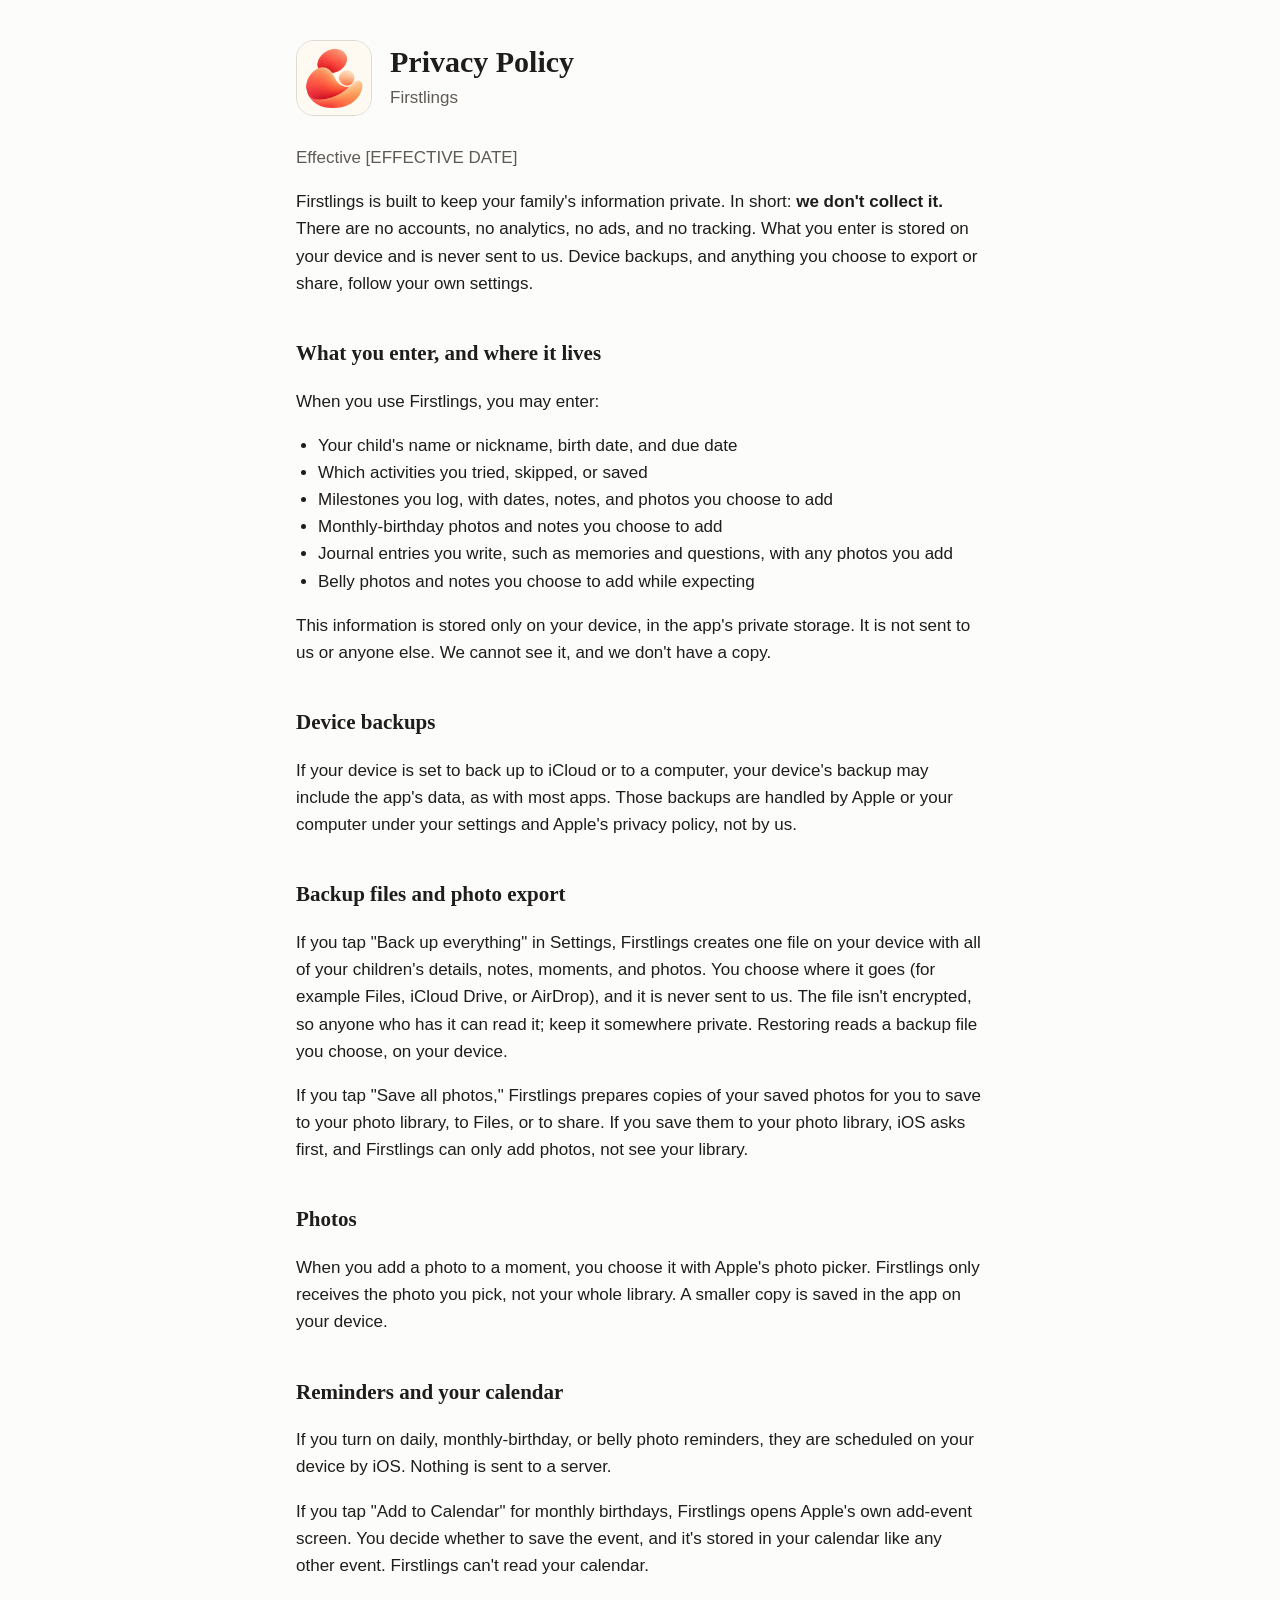
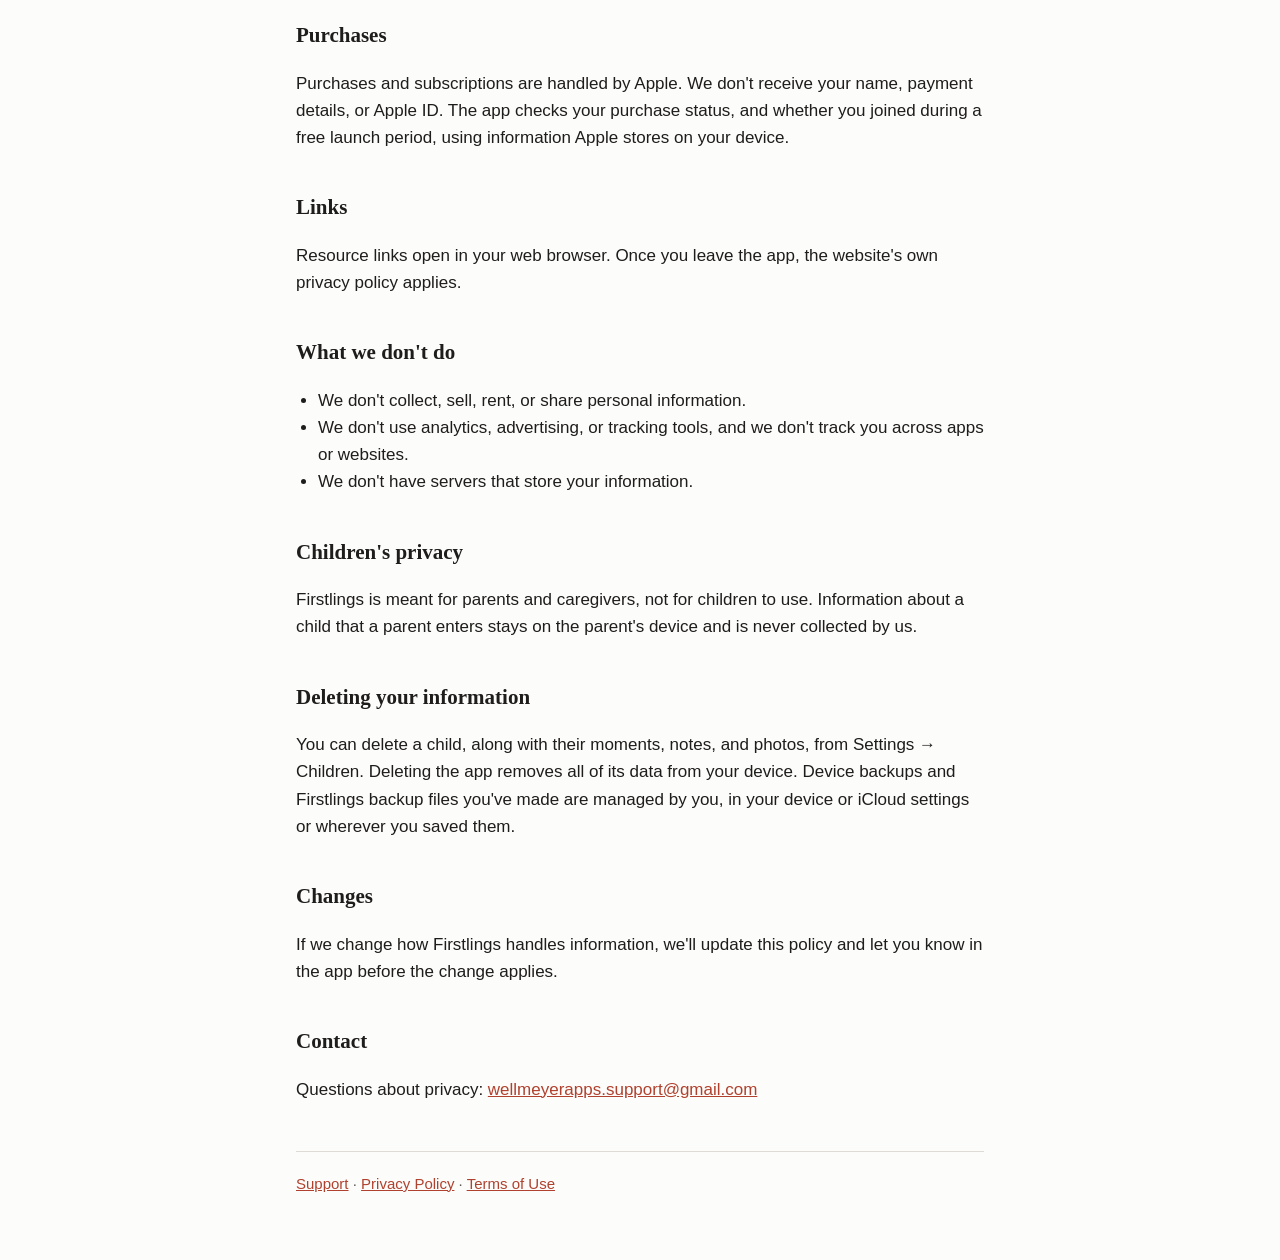
==== privacy.html @ 77c67325 "Add Firstlings support, privacy, and terms pages" ====
<!doctype html>
<html lang="en">
<head>
  <meta charset="utf-8">
  <meta name="viewport" content="width=device-width, initial-scale=1">
  <title>Privacy Policy</title>
  <meta name="description" content="Privacy policy for Firstlings. We don&#x27;t collect your information.">
  <link rel="icon" href="icon.png">
  <link rel="stylesheet" href="style.css">
</head>
<body>
<main>
  <header>
    <img src="icon.png" alt="Firstlings app icon">
    <div>
      <h1>Privacy Policy</h1>
      <p class="tagline">Firstlings</p>
    </div>
  </header>
<p class="muted">Effective [EFFECTIVE DATE]</p>
<p>Firstlings is built to keep your family's information private. In short: <strong>we don't collect it.</strong> There are no accounts, no analytics, no ads, and no tracking. What you enter is stored on your device and is never sent to us. Device backups, and anything you choose to export or share, follow your own settings.</p>
<h2>What you enter, and where it lives</h2>
<p>When you use Firstlings, you may enter:</p>
<ul><li>Your child's name or nickname, birth date, and due date</li><li>Which activities you tried, skipped, or saved</li><li>Milestones you log, with dates, notes, and photos you choose to add</li><li>Monthly-birthday photos and notes you choose to add</li><li>Journal entries you write, such as memories and questions, with any photos you add</li><li>Belly photos and notes you choose to add while expecting</li></ul>
<p>This information is stored only on your device, in the app's private storage. It is not sent to us or anyone else. We cannot see it, and we don't have a copy.</p>
<h2>Device backups</h2>
<p>If your device is set to back up to iCloud or to a computer, your device's backup may include the app's data, as with most apps. Those backups are handled by Apple or your computer under your settings and Apple's privacy policy, not by us.</p>
<h2>Backup files and photo export</h2>
<p>If you tap "Back up everything" in Settings, Firstlings creates one file on your device with all of your children's details, notes, moments, and photos. You choose where it goes (for example Files, iCloud Drive, or AirDrop), and it is never sent to us. The file isn't encrypted, so anyone who has it can read it; keep it somewhere private. Restoring reads a backup file you choose, on your device.</p>
<p>If you tap "Save all photos," Firstlings prepares copies of your saved photos for you to save to your photo library, to Files, or to share. If you save them to your photo library, iOS asks first, and Firstlings can only add photos, not see your library.</p>
<h2>Photos</h2>
<p>When you add a photo to a moment, you choose it with Apple's photo picker. Firstlings only receives the photo you pick, not your whole library. A smaller copy is saved in the app on your device.</p>
<h2>Reminders and your calendar</h2>
<p>If you turn on daily, monthly-birthday, or belly photo reminders, they are scheduled on your device by iOS. Nothing is sent to a server.</p>
<p>If you tap "Add to Calendar" for monthly birthdays, Firstlings opens Apple's own add-event screen. You decide whether to save the event, and it's stored in your calendar like any other event. Firstlings can't read your calendar.</p>
<h2>Purchases</h2>
<p>Purchases and subscriptions are handled by Apple. We don't receive your name, payment details, or Apple ID. The app checks your purchase status, and whether you joined during a free launch period, using information Apple stores on your device.</p>
<h2>Links</h2>
<p>Resource links open in your web browser. Once you leave the app, the website's own privacy policy applies.</p>
<h2>What we don't do</h2>
<ul><li>We don't collect, sell, rent, or share personal information.</li><li>We don't use analytics, advertising, or tracking tools, and we don't track you across apps or websites.</li><li>We don't have servers that store your information.</li></ul>
<h2>Children's privacy</h2>
<p>Firstlings is meant for parents and caregivers, not for children to use. Information about a child that a parent enters stays on the parent's device and is never collected by us.</p>
<h2>Deleting your information</h2>
<p>You can delete a child, along with their moments, notes, and photos, from Settings → Children. Deleting the app removes all of its data from your device. Device backups and Firstlings backup files you've made are managed by you, in your device or iCloud settings or wherever you saved them.</p>
<h2>Changes</h2>
<p>If we change how Firstlings handles information, we'll update this policy and let you know in the app before the change applies.</p>
<h2>Contact</h2>
<p>Questions about privacy: <a href="mailto:wellmeyerapps.support@gmail.com">wellmeyerapps.support@gmail.com</a></p>
  <nav><a href="index.html">Support</a> · <a href="privacy.html">Privacy Policy</a> · <a href="terms.html">Terms of Use</a></nav>
</main>
</body>
</html>
---- style.css ----
:root {
  --background: #FCFCFA;
  --surface: #F2F1EE;
  --text: #1F1D1B;
  --muted: #5F5A55;
  --accent: #B0412E;
  --border: #DEDBD6;
}

@media (prefers-color-scheme: dark) {
  :root {
    --background: #121212;
    --surface: #1E1D1C;
    --text: #F2F0ED;
    --muted: #A9A39C;
    --accent: #F08C78;
    --border: #34322F;
  }
}

* { box-sizing: border-box; }

body {
  margin: 0;
  background: var(--background);
  color: var(--text);
  font: 17px/1.6 -apple-system, BlinkMacSystemFont, "SF Pro Text", "Helvetica Neue", Arial, sans-serif;
}

main { max-width: 720px; margin: 0 auto; padding: 40px 16px 64px; }

header { display: flex; align-items: center; gap: 18px; margin-bottom: 28px; }

header img { width: 76px; height: 76px; border-radius: 18px; flex-shrink: 0; border: 1px solid var(--border); }

h1, h2, h3 { font-family: "New York", ui-serif, Georgia, "Times New Roman", serif; }
h1 { margin: 0; font-size: 30px; line-height: 1.2; }
h2 { margin: 40px 0 10px; font-size: 21px; }
h3 { margin: 22px 0 4px; font-size: 17px; }

.tagline { margin: 4px 0 0; color: var(--muted); }
.muted { color: var(--muted); }
a { color: var(--accent); overflow-wrap: anywhere; }
ul { padding-left: 22px; }

.card {
  background: var(--surface);
  border: 1px solid var(--border);
  border-radius: 12px;
  padding: 4px 20px 16px;
  margin-top: 12px;
}

nav {
  margin-top: 48px;
  padding-top: 20px;
  border-top: 1px solid var(--border);
  color: var(--muted);
  font-size: 15px;
}
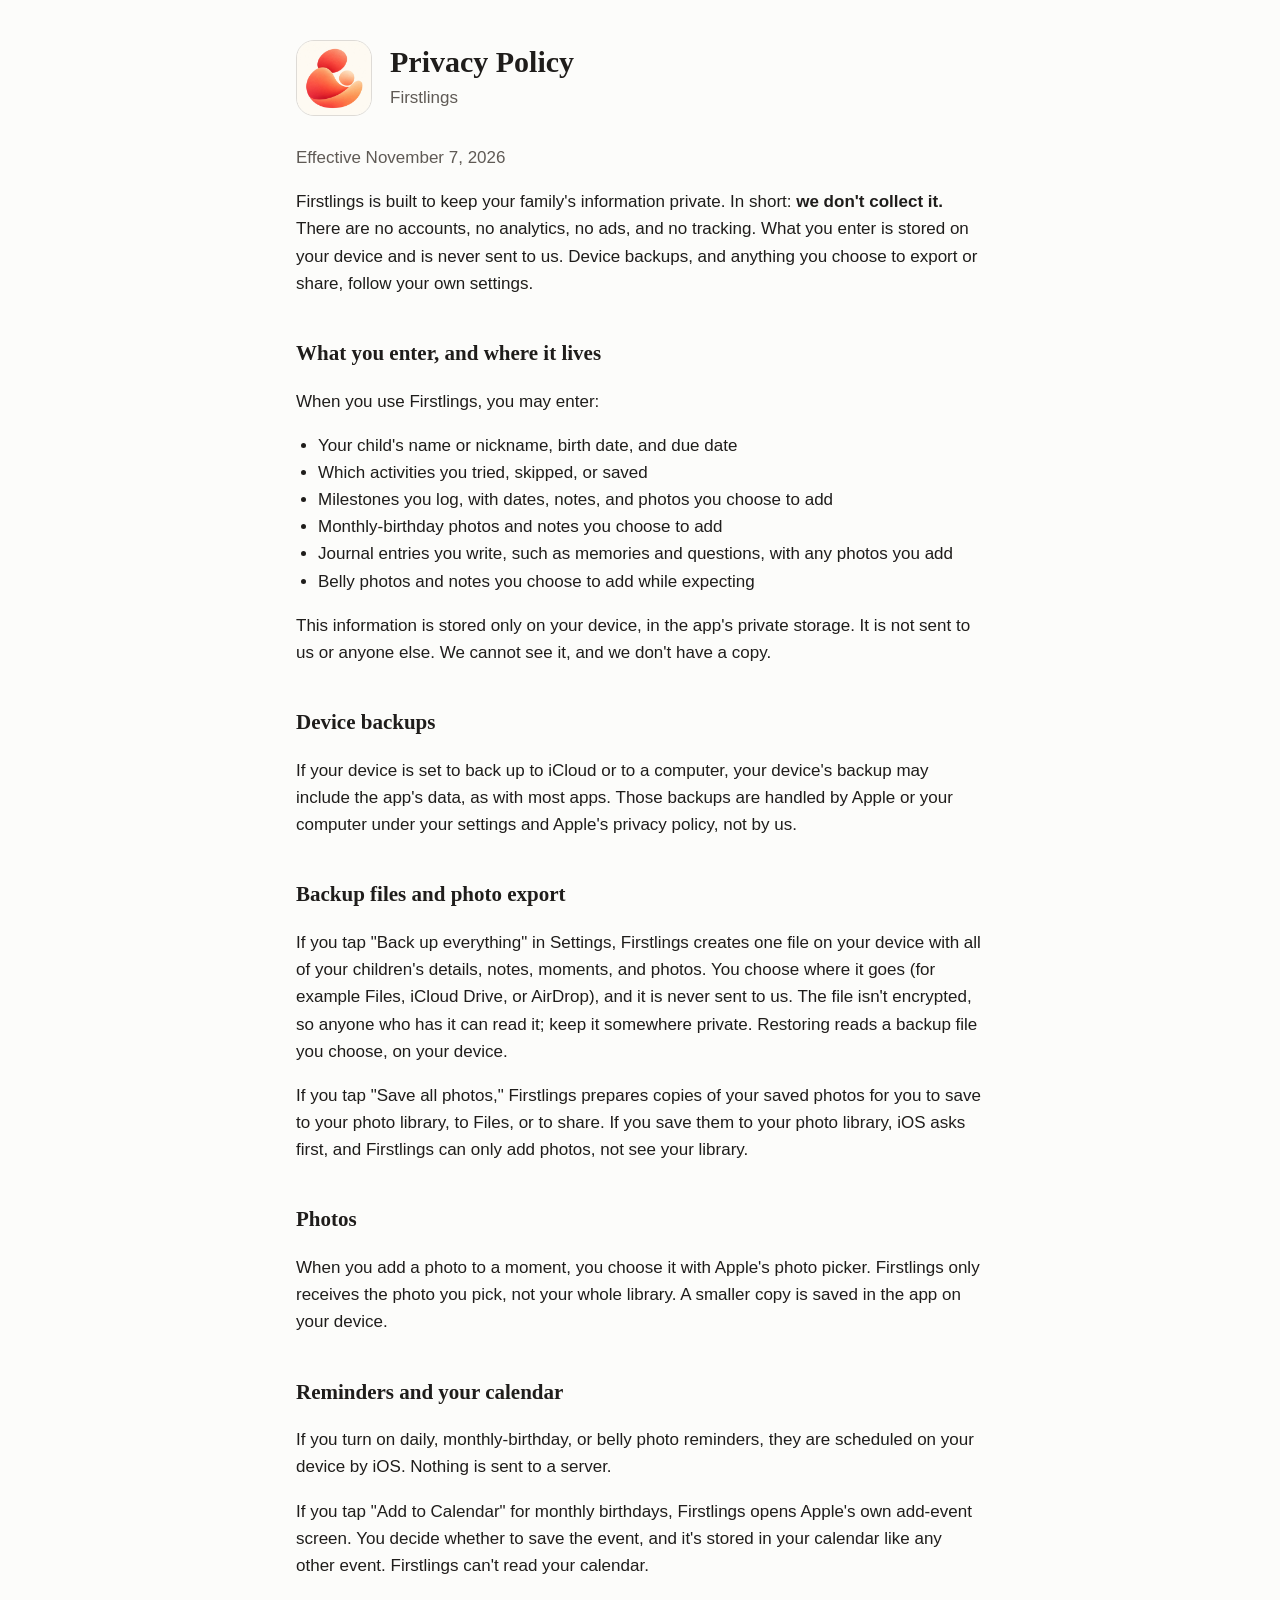
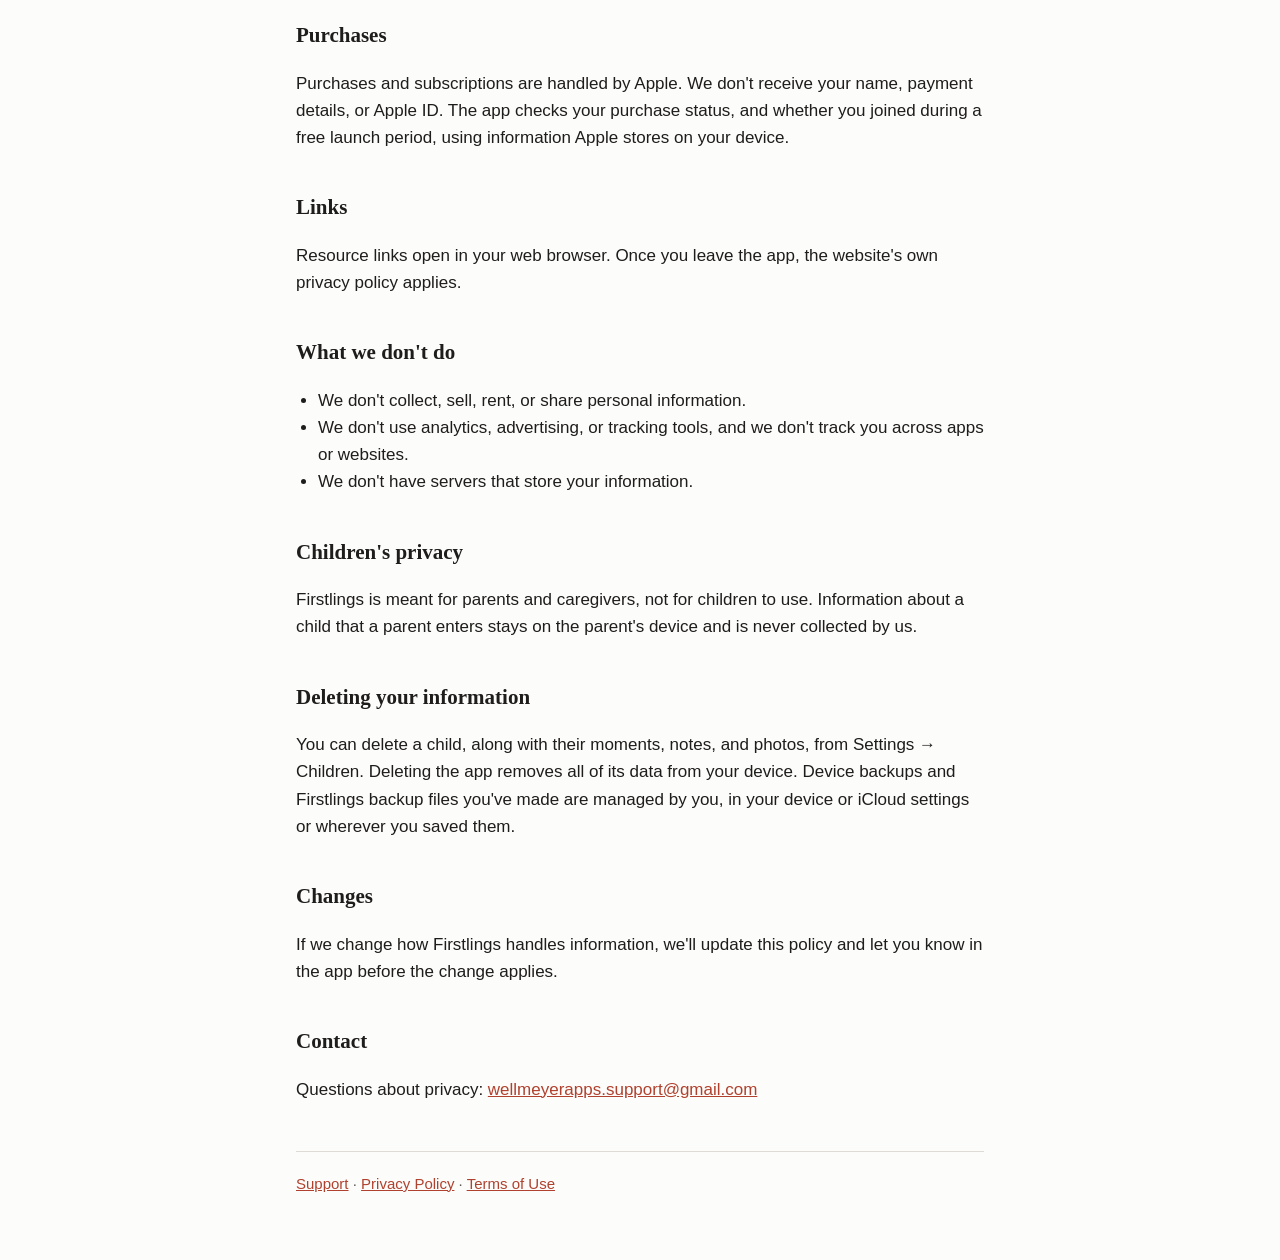
==== commit 7ff90685: "Link Apple's standard terms; final privacy policy" ====
--- a/privacy.html
+++ b/privacy.html
@@ -17,7 +17,7 @@
       <p class="tagline">Firstlings</p>
     </div>
   </header>
-<p class="muted">Effective [EFFECTIVE DATE]</p>
+<p class="muted">Effective November 7, 2026</p>
 <p>Firstlings is built to keep your family's information private. In short: <strong>we don't collect it.</strong> There are no accounts, no analytics, no ads, and no tracking. What you enter is stored on your device and is never sent to us. Device backups, and anything you choose to export or share, follow your own settings.</p>
 <h2>What you enter, and where it lives</h2>
 <p>When you use Firstlings, you may enter:</p>
@@ -47,7 +47,7 @@
 <p>If we change how Firstlings handles information, we'll update this policy and let you know in the app before the change applies.</p>
 <h2>Contact</h2>
 <p>Questions about privacy: <a href="mailto:wellmeyerapps.support@gmail.com">wellmeyerapps.support@gmail.com</a></p>
-  <nav><a href="index.html">Support</a> · <a href="privacy.html">Privacy Policy</a> · <a href="terms.html">Terms of Use</a></nav>
+  <nav><a href="index.html">Support</a> · <a href="privacy.html">Privacy Policy</a> · <a href="https://www.apple.com/legal/internet-services/itunes/dev/stdeula/">Terms of Use</a></nav>
 </main>
 </body>
 </html>
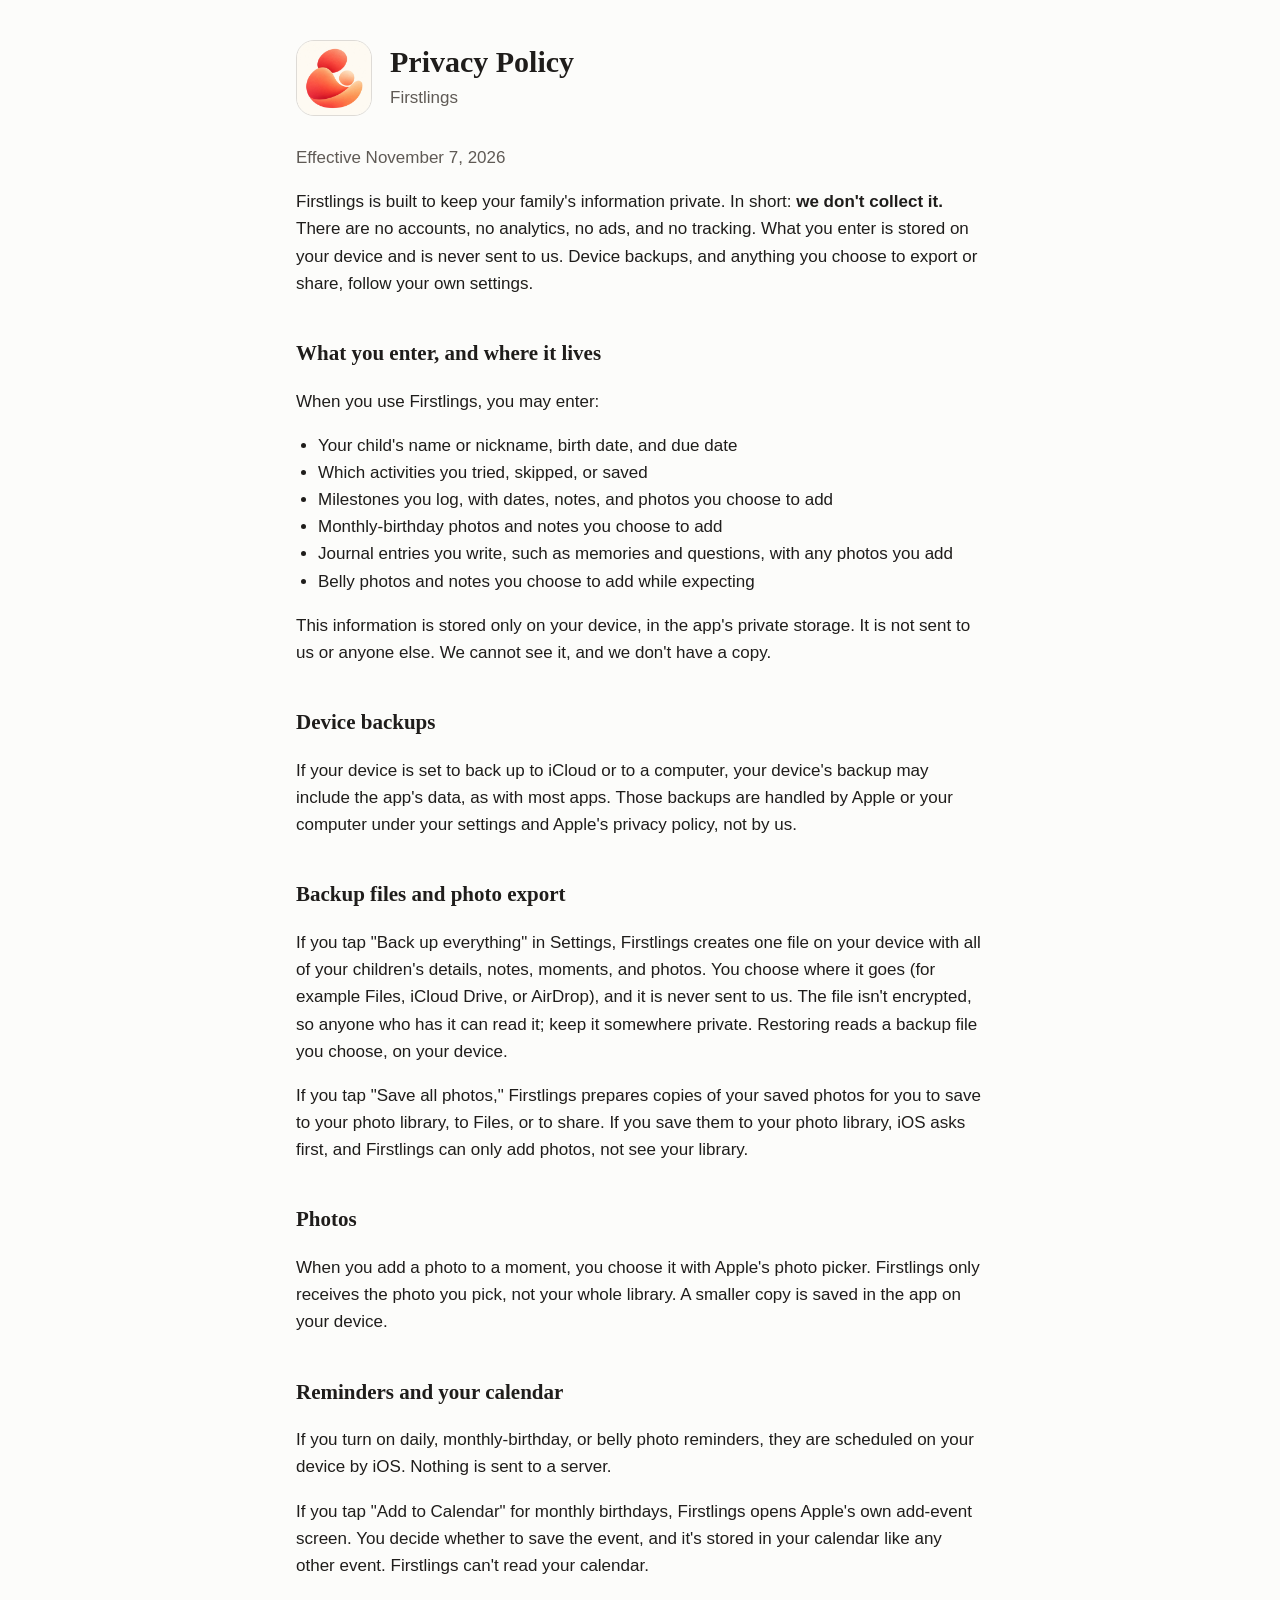
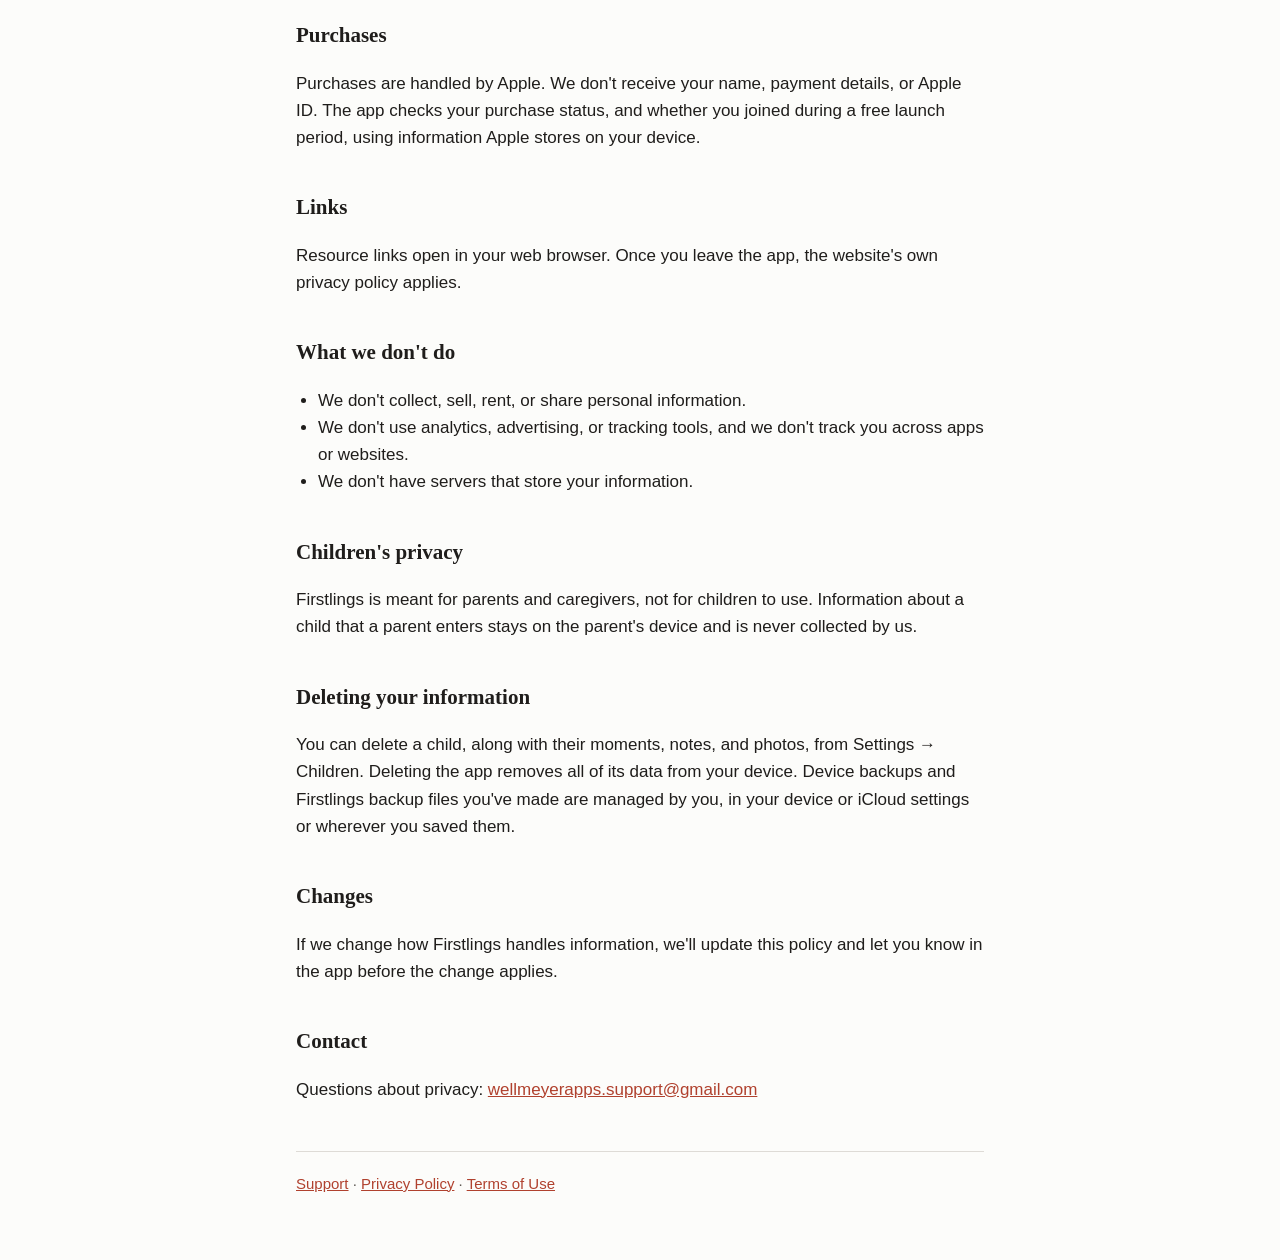
==== commit 0245487b: "Remove the subscriptions note from support" ====
--- a/privacy.html
+++ b/privacy.html
@@ -34,7 +34,7 @@
 <p>If you turn on daily, monthly-birthday, or belly photo reminders, they are scheduled on your device by iOS. Nothing is sent to a server.</p>
 <p>If you tap "Add to Calendar" for monthly birthdays, Firstlings opens Apple's own add-event screen. You decide whether to save the event, and it's stored in your calendar like any other event. Firstlings can't read your calendar.</p>
 <h2>Purchases</h2>
-<p>Purchases and subscriptions are handled by Apple. We don't receive your name, payment details, or Apple ID. The app checks your purchase status, and whether you joined during a free launch period, using information Apple stores on your device.</p>
+<p>Purchases are handled by Apple. We don't receive your name, payment details, or Apple ID. The app checks your purchase status, and whether you joined during a free launch period, using information Apple stores on your device.</p>
 <h2>Links</h2>
 <p>Resource links open in your web browser. Once you leave the app, the website's own privacy policy applies.</p>
 <h2>What we don't do</h2>
